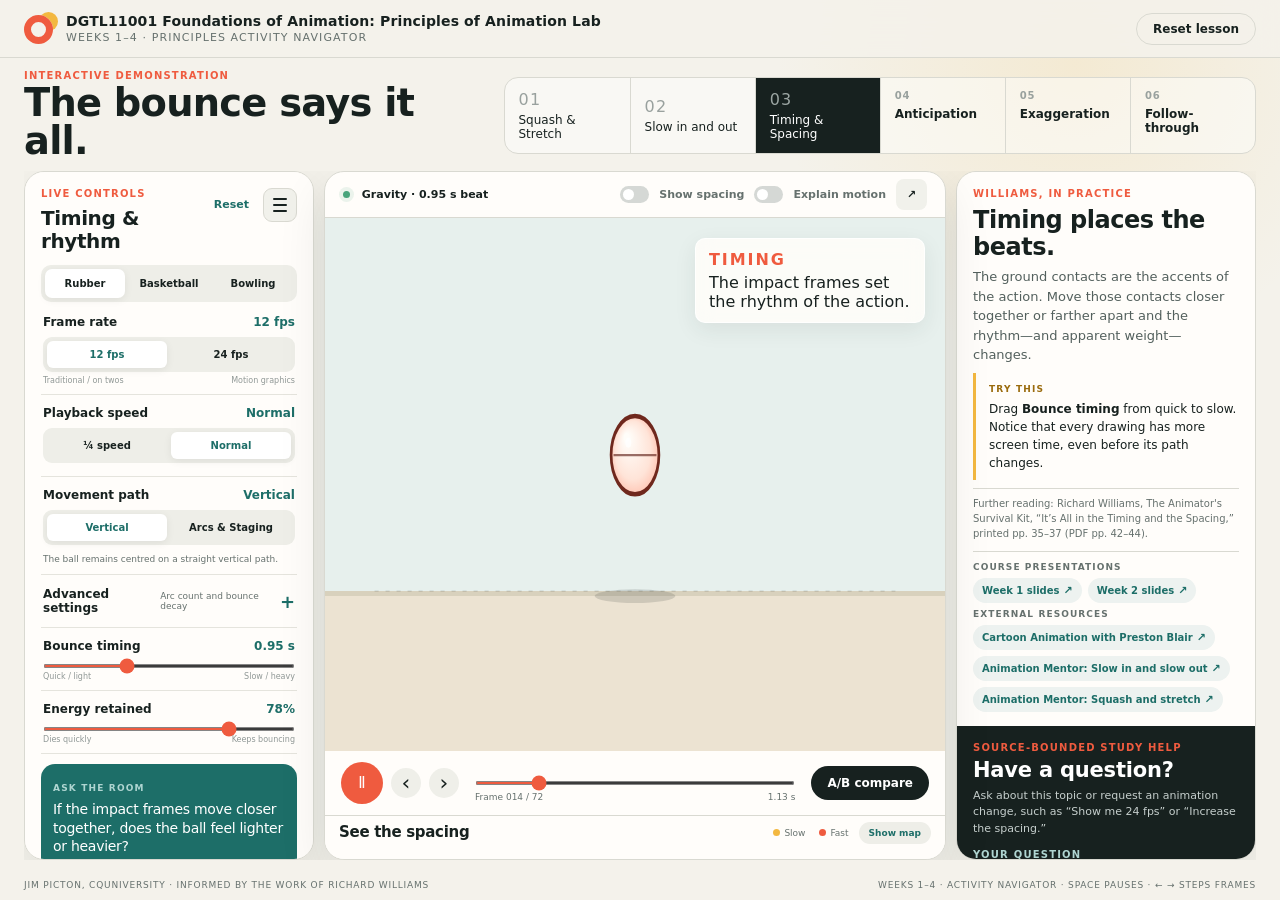
==== activities.html @ f865c484 "Fixes" ====
<!doctype html>
<html lang="en">
<head>
  <meta charset="utf-8">
  <meta name="viewport" content="width=device-width, initial-scale=1">
  <title>DGTL11001 Foundations of Animation: Principles of Animation Lab</title>
  <meta name="description" content="An interactive teaching utility for timing, spacing, slow in and out, and squash and stretch.">
  <link rel="stylesheet" href="styles.css">
  <link rel="stylesheet" href="activities.css">
</head>
<body class="activities-page">
  <header class="topbar">
    <div class="brand">
      <span class="brand-mark" aria-hidden="true"></span>
      <div><strong>DGTL11001 Foundations of Animation: Principles of Animation Lab</strong><span>Weeks 1–4 · Principles activity navigator</span></div>
    </div>
    <button class="button ghost" id="resetAll">Reset lesson</button>
  </header>

  <main>
    <section class="intro">
      <p class="eyebrow">Interactive demonstration</p>
      <h1>The bounce says it all.</h1>
      <p class="lede">Change one principle at a time. Watch the motion, pause on a frame, then reveal the spacing that created it.</p>
      <nav class="principle-tabs activity-tabs" aria-label="Weeks 1 to 4 activities">
        <button class="tab" data-focus="squash">01 <span>Squash &amp; Stretch</span></button>
        <button class="tab" data-focus="spacing">02 <span>Slow in and out</span></button>
        <button class="tab active" data-focus="timing">03 <span>Timing &amp; Spacing</span></button>
        <a class="activity-link" href="week3.html?focus=anticipation">04 <span>Anticipation</span></a>
        <a class="activity-link" href="week3.html?focus=exaggeration">05 <span>Exaggeration</span></a>
        <a class="activity-link" href="week4.html?focus=follow">06 <span>Follow-through</span></a>
      </nav>
    </section>

    <div class="workspace-grid" id="workspaceGrid">
    <section class="lab-grid">
      <div class="stage-card" id="stageCard">
        <div class="stage-toolbar">
          <div>
            <span class="status-dot"></span>
            <span id="motionLabel">Natural bounce</span>
          </div>
          <div class="toolbar-actions">
            <label class="toggle"><input type="checkbox" id="onionToggle"><span></span>Show spacing</label>
            <label class="toggle"><input type="checkbox" id="explainToggle"><span></span>Explain motion</label>
            <button class="icon-button" id="fullscreenBtn" aria-label="Expand stage" title="Expand stage">↗</button>
          </div>
        </div>
        <div class="canvas-wrap" id="canvasWrap">
          <canvas id="stage" aria-label="Animated bouncing ball demonstration"></canvas>
          <div class="stage-note" id="stageNote"><strong>Timing</strong><span>The impact frames set the rhythm of the action.</span></div>
        </div>
        <div class="transport">
          <button class="play-button" id="playBtn" aria-label="Pause animation">Ⅱ</button>
          <button class="step-button" id="prevFrame" aria-label="Previous frame">‹</button>
          <button class="step-button" id="nextFrame" aria-label="Next frame">›</button>
          <div class="scrubber-wrap">
            <input id="scrubber" type="range" min="0" max="143" value="0" aria-label="Animation frame">
            <div class="scrubber-meta"><span id="frameReadout">Frame 001 / 144</span><span id="timeReadout">0.00 s</span></div>
          </div>
          <button class="button compare" id="compareBtn">A/B compare</button>
        </div>
        <article class="spacing-card embedded-spacing drawer-collapsed" id="spacingDrawer">
          <div class="card-heading"><div><p class="eyebrow">Frame map</p><h2>See the spacing</h2></div><div class="drawer-actions"><div class="legend"><span><i class="dot slow"></i>Slow</span><span><i class="dot fast"></i>Fast</span></div><button class="drawer-toggle" id="spacingDrawerToggle" aria-expanded="false" aria-controls="spacingContent">Show map</button></div></div>
          <div class="spacing-content" id="spacingContent">
            <canvas id="spacingMap" aria-label="Diagram of sequential ball positions"></canvas>
            <p class="caption">Close positions read as slow movement. Wide gaps read as fast movement. The frame rate has not changed.</p>
          </div>
        </article>
      </div>

      <aside class="controls-card" id="controlsCard">
        <div class="panel-heading"><div class="control-heading-copy"><p class="eyebrow">Live controls</p><h2 id="controlTitle">Timing & rhythm</h2></div><div class="panel-actions"><button class="text-button" id="resetFocus">Reset</button><button class="dock-button" id="controlsDockToggle" aria-label="Collapse live controls" aria-expanded="true" title="Collapse live controls"><span></span><span></span><span></span></button></div></div>

        <div class="preset-row" aria-label="Material presets">
          <button class="preset active" data-preset="rubber">Rubber</button>
          <button class="preset" data-preset="basketball">Basketball</button>
          <button class="preset" data-preset="bowling">Bowling</button>
        </div>

        <div class="control-group always-visible">
          <label><span>Frame rate</span><output id="fpsOut">12 fps</output></label>
          <div class="choice-row" aria-label="Frame rate">
            <button class="choice active" data-fps="12">12 fps</button>
            <button class="choice" data-fps="24">24 fps</button>
          </div>
          <div class="range-labels"><span>Traditional / on twos</span><span>Motion graphics</span></div>
        </div>
        <div class="control-group always-visible">
          <label><span>Playback speed</span><output id="speedOut">Normal</output></label>
          <div class="choice-row" aria-label="Playback speed">
            <button class="choice" data-speed="0.25">¼ speed</button>
            <button class="choice active" data-speed="1">Normal</button>
          </div>
        </div>
        <div class="control-group always-visible">
          <label><span>Movement path</span><output id="pathOut">Vertical</output></label>
          <div class="choice-row" aria-label="Movement path">
            <button class="choice active" data-path="vertical">Vertical</button>
            <button class="choice" data-path="arc">Arcs &amp; Staging</button>
          </div>
          <p class="control-help" id="pathHelp">Drag the three path points on the stage to set the contacts and apex.</p>
        </div>
        <details class="advanced-controls" id="advancedControls">
          <summary><span>Advanced settings</span><small>Arc count and bounce decay</small></summary>
        <div class="control-group always-visible hidden" id="arcCountGroup">
          <label for="arcCount"><span>Arc bounces</span><output id="arcCountOut">3</output></label>
          <input id="arcCount" type="range" min="1" max="6" step="1" value="3">
          <div class="range-labels"><span>Single arc</span><span>Six bounces</span></div>
          <p class="control-help">Each generated arc retains the selected percentage of energy.</p>
        </div>
        <div class="control-group always-visible" id="verticalLoopGroup">
          <label><span>Vertical bounce</span><output id="loopOut">Constant</output></label>
          <div class="choice-row" aria-label="Vertical bounce behaviour">
            <button class="choice" data-loop="decay">Decay</button>
            <button class="choice active" data-loop="constant">Constant height</button>
          </div>
          <p class="control-help">Constant height creates a seamless repeating exercise loop.</p>
        </div>
        </details>

        <div class="control-group" data-groups="timing">
          <label for="tempo"><span>Bounce timing</span><output id="tempoOut">0.95 s</output></label>
          <input id="tempo" type="range" min="0.55" max="1.8" step="0.05" value="0.95">
          <div class="range-labels"><span>Quick / light</span><span>Slow / heavy</span></div>
        </div>
        <div class="control-group" data-groups="timing spacing">
          <label for="decay"><span>Energy retained</span><output id="decayOut">78%</output></label>
          <input id="decay" type="range" min="35" max="92" step="1" value="78">
          <div class="range-labels"><span>Dies quickly</span><span>Keeps bouncing</span></div>
        </div>
        <div class="control-group" data-groups="spacing">
          <label for="spacing"><span>Spacing model</span><output id="spacingOut">Gravity</output></label>
          <input id="spacing" type="range" min="0" max="2" step="1" value="2">
          <div class="segmented-labels"><span>Even</span><span>Soft</span><span>Gravity</span></div>
        </div>
        <div class="control-group" data-groups="squash">
          <label for="squash"><span>Squash & stretch</span><output id="squashOut">48%</output></label>
          <input id="squash" type="range" min="0" max="80" step="1" value="48">
          <div class="range-labels"><span>Rigid</span><span>Elastic</span></div>
        </div>
        <div class="control-group" data-groups="squash">
          <label for="impact"><span>Impact duration</span><output id="impactOut">4 fr</output></label>
          <input id="impact" type="range" min="1" max="8" step="1" value="4">
          <div class="range-labels"><span>Snappy</span><span>Soft</span></div>
        </div>

        <div class="question-card"><span>Ask the room</span><p id="promptText">If the impact frames stay fixed, what can spacing alone change?</p><button id="newPrompt">Another prompt →</button></div>
      </aside>
    </section>

    <section class="readout-grid">
      <article class="lesson-card">
        <p class="eyebrow">Williams, in practice</p>
        <h2 id="lessonTitle">Timing places the beats.</h2>
        <p id="lessonCopy">The ground contacts are the accents of the action. Move those contacts closer together or farther apart and the rhythm—and apparent weight—changes.</p>
        <div class="lesson-callout"><span>Try this</span><p id="tryThis">Drag <b>Bounce timing</b> from quick to slow. Notice that every drawing has more screen time, even before its path changes.</p></div>
        <p class="source-note" id="sourceNote">Further reading: Richard Williams, <cite>The Animator's Survival Kit</cite>, “It’s All in the Timing and the Spacing,” printed pp. 35–37.</p>
        <nav class="course-resources" aria-label="Course presentations">
          <span>Course presentations</span>
          <a href="https://docs.google.com/presentation/d/1iBo5OyaN4sjvoCp92qWSaAlMNOlbYj4q3wPBBEreIAo/edit?slide=id.gc6f73a04f_0_0#slide=id.gc6f73a04f_0_0" target="_blank" rel="noopener">Week 1 slides <b>↗</b></a>
          <a href="https://docs.google.com/presentation/d/148BvL4nyMlw9BvBBL7QyGmwcDrSj25bIpliIRhYz2Uc/edit?slide=id.gb1fca5a94a_0_56#slide=id.gb1fca5a94a_0_56" target="_blank" rel="noopener">Week 2 slides <b>↗</b></a>
          <span>External Resources</span>
          <a href="https://www.oreilly.com/library/view/cartoon-animation-with/9781633228917/" target="_blank" rel="noopener">Cartoon Animation with Preston Blair <b>↗</b></a>
          <a href="https://www.animationmentor.com/blog/slow-in-and-slow-out-the-12-basic-principles-of-animation/" target="_blank" rel="noopener">Animation Mentor: Slow in and slow out <b>↗</b></a>
          <a href="https://www.animationmentor.com/blog/squash-and-stretch-the-12-basic-principles-of-animation/page/25/?et_blog=&amp;targetCategory=All" target="_blank" rel="noopener">Animation Mentor: Squash and stretch <b>↗</b></a>
        </nav>
        <div class="integrated-question" aria-labelledby="questionTitle">
          <p class="eyebrow">Source-bounded study help</p>
          <h3 id="questionTitle">Have a question?</h3>
          <p>Ask about this topic or request an animation change, such as “Show me 24 fps” or “Increase the spacing.”</p>
          <form class="question-form" id="studentQuestionForm">
            <label for="studentQuestion">Your question</label>
            <div class="question-entry">
              <input id="studentQuestion" type="text" autocomplete="off" placeholder="Ask a question or request a change…" required>
              <button class="button" type="submit">Ask</button>
            </div>
            <div class="source-answer hidden" id="sourceAnswer" aria-live="polite">
              <strong>Williams-grounded answers</strong>
              <span>I can explain Williams' principles and adjust recognised animation settings while we explore your question.</span>
              <div class="answer-resources" id="answerResources"></div>
            </div>
          </form>
        </div>
      </article>
    </section>
    </div>
  </main>

  <footer><span>Jim Picton, CQUniversity · Informed by the work of Richard Williams</span><span>Weeks 1–4 · Activity navigator · Space pauses · ← → steps frames</span></footer>
  <script src="app.js?v=2.7.2"></script>
</body>
</html>
---- styles.css ----
:root{--ink:#17211f;--muted:#66716e;--paper:#f4f2eb;--card:#fffdfa;--line:#d9d9d1;--accent:#ef5b3f;--teal:#1d6e68;--yellow:#f3b840;--shadow:0 18px 50px rgba(26,38,35,.09)}
*{box-sizing:border-box}html{background:var(--paper);color:var(--ink);font-family:Inter,ui-sans-serif,system-ui,-apple-system,"Segoe UI",sans-serif}body{margin:0;background:radial-gradient(circle at 84% 7%,rgba(243,184,64,.14),transparent 22%),var(--paper)}button,input{font:inherit}button{color:inherit}.topbar{height:76px;padding:0 clamp(24px,4vw,72px);display:flex;align-items:center;justify-content:space-between;border-bottom:1px solid var(--line);background:rgba(244,242,235,.88);backdrop-filter:blur(14px);position:sticky;top:0;z-index:5}.brand{display:flex;align-items:center;gap:13px}.brand-mark{width:29px;height:29px;border:7px solid var(--accent);border-radius:50%;box-shadow:10px -8px 0 -5px var(--yellow)}.brand strong,.brand span{display:block}.brand strong{font-size:14px;letter-spacing:.01em}.brand span{font-size:11px;color:var(--muted);margin-top:2px;text-transform:uppercase;letter-spacing:.1em}.button,.icon-button,.step-button,.play-button,.text-button,.preset,.tab,.question-card button{border:0;cursor:pointer}.button{border-radius:999px;padding:10px 16px;font-size:12px;font-weight:700}.ghost{background:transparent;border:1px solid var(--line)}main{max-width:1440px;margin:auto;padding:56px clamp(24px,4vw,72px) 30px}.intro{display:grid;grid-template-columns:minmax(420px,1fr) auto;grid-template-areas:"eye tabs" "title tabs" "lede tabs";gap:4px 48px;align-items:end;margin-bottom:35px}.eyebrow{grid-area:eye;text-transform:uppercase;letter-spacing:.14em;font-weight:800;font-size:10px;color:var(--accent);margin:0 0 8px}.intro h1{grid-area:title;font-family:Georgia,serif;font-size:clamp(42px,5vw,72px);font-weight:500;letter-spacing:-.045em;line-height:.98;margin:0}.lede{grid-area:lede;max-width:720px;color:var(--muted);font-size:15px;line-height:1.55;margin:14px 0 0}.principle-tabs{grid-area:tabs;display:flex;align-items:stretch;border:1px solid var(--line);border-radius:14px;overflow:hidden;background:rgba(255,255,255,.45)}.tab{min-width:126px;text-align:left;padding:14px 18px;background:transparent;color:#99a19e;font:700 10px/1.2 inherit;letter-spacing:.08em}.tab+ .tab{border-left:1px solid var(--line)}.tab span{display:block;color:var(--ink);font-size:12px;letter-spacing:0;margin-top:7px}.tab.active{background:var(--ink);color:#9ca6a3}.tab.active span{color:white}.lab-grid{display:grid;grid-template-columns:minmax(0,2fr) minmax(310px,.75fr);gap:20px}.stage-card,.controls-card,.spacing-card,.lesson-card{background:var(--card);border:1px solid var(--line);border-radius:20px;box-shadow:var(--shadow);overflow:hidden}.stage-toolbar{height:58px;display:flex;align-items:center;justify-content:space-between;padding:0 18px;border-bottom:1px solid var(--line);font-size:11px;font-weight:750}.status-dot{display:inline-block;width:7px;height:7px;border-radius:50%;background:#48a47b;margin-right:8px;box-shadow:0 0 0 4px rgba(72,164,123,.11)}.toolbar-actions,.toggle{display:flex;align-items:center;gap:10px}.toggle{cursor:pointer;color:var(--muted);font-weight:600}.toggle input{display:none}.toggle>span{width:29px;height:17px;border-radius:20px;background:#d5d8d5;position:relative}.toggle>span:after{content:"";position:absolute;width:11px;height:11px;border-radius:50%;background:white;left:3px;top:3px;transition:.2s}.toggle input:checked+span{background:var(--teal)}.toggle input:checked+span:after{transform:translateX(12px)}.icon-button{width:31px;height:31px;border-radius:8px;background:#f1f1eb}.canvas-wrap{height:clamp(390px,43vw,590px);position:relative;background:linear-gradient(#e7f0ed 0 70%,#d8d1bd 70% 71%,#ece3d2 71%);overflow:hidden}.canvas-wrap canvas{width:100%;height:100%;display:block}.stage-note{position:absolute;left:20px;top:20px;max-width:230px;padding:11px 13px;border-radius:10px;background:rgba(255,253,250,.88);backdrop-filter:blur(9px);border:1px solid rgba(255,255,255,.75);box-shadow:0 7px 22px rgba(34,51,47,.08)}.stage-note strong,.stage-note span{display:block}.stage-note strong{font:700 10px/1.2 inherit;text-transform:uppercase;letter-spacing:.12em;color:var(--accent);margin-bottom:4px}.stage-note span{font:600 11px/1.35 inherit}.transport{min-height:76px;display:flex;align-items:center;gap:8px;padding:12px 16px}.play-button{width:42px;height:42px;border-radius:50%;background:var(--accent);color:white;font-size:15px}.step-button{width:30px;height:30px;background:#efefe9;border-radius:50%;font-size:22px;line-height:1}.scrubber-wrap{flex:1;padding:0 8px}.scrubber-wrap input{width:100%}.scrubber-meta{display:flex;justify-content:space-between;font-size:9px;color:var(--muted);font-variant-numeric:tabular-nums;margin-top:3px}.compare{background:var(--ink);color:white}.controls-card{padding:22px;display:flex;flex-direction:column}.panel-heading,.card-heading{display:flex;justify-content:space-between;align-items:flex-start}.panel-heading h2,.card-heading h2,.lesson-card h2{font:500 24px/1.1 Georgia,serif;margin:0}.text-button{background:none;color:var(--teal);font-size:11px;font-weight:750}.preset-row{display:grid;grid-template-columns:repeat(3,1fr);gap:4px;background:#eeeee8;border-radius:10px;padding:4px;margin:22px 0 7px}.preset{padding:9px 5px;background:transparent;border-radius:7px;font-size:10px;font-weight:700}.preset.active{background:white;box-shadow:0 2px 8px rgba(0,0,0,.07)}.control-group{padding:19px 2px 16px;border-bottom:1px solid #e5e4dd}.control-group.hidden{display:none}.control-group label{display:flex;justify-content:space-between;font-size:12px;font-weight:750}.control-group output{color:var(--teal);font-variant-numeric:tabular-nums}.control-group input,.scrubber-wrap input{accent-color:var(--accent);height:4px;margin:16px 0 4px}.control-group input{width:100%}.range-labels,.segmented-labels{display:flex;justify-content:space-between;font-size:8px;color:#909896}.question-card{margin-top:auto;background:var(--teal);color:white;border-radius:14px;padding:18px;margin-top:20px}.question-card>span,.lesson-callout>span{font-size:9px;text-transform:uppercase;letter-spacing:.13em;font-weight:800;color:#afd5d1}.question-card p{font:500 16px/1.32 Georgia,serif;margin:8px 0 14px}.question-card button{background:none;color:white;padding:0;font-size:10px;font-weight:750}.readout-grid{display:grid;grid-template-columns:1.55fr 1fr;gap:20px;margin-top:20px}.spacing-card,.lesson-card{padding:24px}.spacing-card canvas{width:100%;height:160px;display:block;margin-top:10px}.legend{display:flex;gap:14px;font-size:9px;color:var(--muted)}.dot{width:7px;height:7px;border-radius:50%;display:inline-block;margin-right:4px}.slow{background:var(--yellow)}.fast{background:var(--accent)}.caption,.source-note{font-size:10px;line-height:1.5;color:var(--muted);margin:6px 0 0}.lesson-card h2{font-size:29px;margin:7px 0 9px}.lesson-card>p:not(.eyebrow,.source-note){font-size:12px;line-height:1.55;color:var(--muted)}.lesson-callout{border-left:3px solid var(--yellow);padding:8px 0 8px 13px;margin:17px 0}.lesson-callout span{color:#9a6b0d}.lesson-callout p{font-size:11px;line-height:1.45;margin:4px 0}.source-note{border-top:1px solid var(--line);padding-top:12px}footer{max-width:1440px;margin:auto;padding:20px clamp(24px,4vw,72px) 35px;display:flex;justify-content:space-between;color:var(--muted);font-size:9px;text-transform:uppercase;letter-spacing:.09em}.canvas-wrap:fullscreen{height:100vh;background:linear-gradient(#e7f0ed 0 76%,#d8d1bd 76% 77%,#ece3d2 77%)}
@media(max-width:900px){.intro{grid-template-columns:1fr;grid-template-areas:"eye" "title" "lede" "tabs"}.principle-tabs{margin-top:20px}.lab-grid,.readout-grid{grid-template-columns:1fr}.controls-card{min-height:650px}.canvas-wrap{height:460px}}
@media(max-width:560px){main{padding-inline:14px}.topbar{padding-inline:14px}.brand span,.ghost{display:none}.principle-tabs{overflow:auto}.tab{min-width:112px}.transport{flex-wrap:wrap}.scrubber-wrap{order:3;flex-basis:100%}.compare{margin-left:auto}.canvas-wrap{height:390px}.stage-note{max-width:190px}.readout-grid{display:block}.lesson-card{margin-top:16px}}
.choice-row{display:grid;grid-template-columns:1fr 1fr;gap:4px;background:#eeeee8;border-radius:9px;padding:4px;margin:13px 0 6px}.choice{border:0;border-radius:6px;background:transparent;padding:8px 6px;cursor:pointer;font-size:10px;font-weight:750}.choice.active{background:white;color:var(--teal);box-shadow:0 2px 8px rgba(0,0,0,.07)}.control-help{font-size:9px;line-height:1.4;color:var(--muted);margin:8px 0 0}.canvas-wrap.path-editing canvas{cursor:grab}.canvas-wrap.path-editing canvas:active{cursor:grabbing}
.question-panel{display:grid;grid-template-columns:.8fr 1.2fr;gap:36px;margin-top:20px;padding:28px;background:var(--ink);color:white;border-radius:20px;box-shadow:var(--shadow)}.question-intro h2{font:500 32px/1.05 Georgia,serif;margin:7px 0 10px}.question-intro>p:not(.eyebrow){max-width:520px;color:#b9c3c0;font-size:12px;line-height:1.6;margin:0}.question-form label{display:block;font-size:10px;font-weight:800;text-transform:uppercase;letter-spacing:.11em;color:#afd5d1;margin-bottom:8px}.question-entry{display:flex;gap:8px}.question-entry input{min-width:0;flex:1;border:1px solid #4a5754;border-radius:10px;background:#25302e;color:white;padding:12px 13px;outline:none}.question-entry input:focus{border-color:var(--yellow)}.question-entry .button{background:var(--accent);color:white;padding-inline:22px}.source-answer{display:flex;flex-direction:column;gap:4px;margin-top:12px;padding:13px 14px;border-radius:10px;background:#25302e;border-left:3px solid var(--yellow)}.source-answer strong{font-size:10px;color:var(--yellow);text-transform:uppercase;letter-spacing:.1em}.source-answer span{font-size:11px;line-height:1.5;color:#d5dcda}
@media(max-width:760px){.question-panel{grid-template-columns:1fr}.question-entry{flex-direction:column}.question-entry .button{align-self:flex-start}}
footer{flex-wrap:wrap;gap:10px 24px}
.workspace-grid{display:grid;grid-template-columns:minmax(0,2fr) minmax(310px,.75fr);gap:20px;align-items:start;transition:grid-template-columns .25s ease}.workspace-grid>.lab-grid,.workspace-grid>.readout-grid{display:contents}.workspace-grid .stage-card{grid-column:1;grid-row:1}.workspace-grid .controls-card{grid-column:2;grid-row:1;max-height:calc(100vh - 110px);overflow-y:auto}.workspace-grid .spacing-card{grid-column:1;grid-row:2}.workspace-grid .lesson-card{grid-column:2;grid-row:2}.panel-actions{display:flex;align-items:center;gap:8px}.dock-button{width:34px;height:34px;border:1px solid var(--line);border-radius:9px;background:#f1f1eb;display:flex;flex-direction:column;align-items:center;justify-content:center;gap:4px;cursor:pointer}.dock-button span{display:block;width:14px;height:2px;border-radius:2px;background:var(--ink)}.workspace-grid.controls-collapsed{grid-template-columns:minmax(0,1fr) 64px}.controls-card.collapsed{padding:10px;min-height:64px;align-self:start;position:sticky;top:92px;overflow:visible}.controls-card.collapsed>:not(.panel-heading){display:none}.controls-card.collapsed .control-heading-copy,.controls-card.collapsed #resetFocus{display:none}.controls-card.collapsed .panel-heading{justify-content:center}.controls-card.collapsed .panel-actions{display:block}.workspace-grid.controls-collapsed .lesson-card{grid-column:1;grid-row:3}
.workspace-grid>.question-panel{grid-column:1/-1}
@media(max-width:900px){.workspace-grid,.workspace-grid.controls-collapsed{display:block}.workspace-grid>.lab-grid,.workspace-grid>.readout-grid{display:grid}.workspace-grid .stage-card,.workspace-grid .controls-card,.workspace-grid .spacing-card,.workspace-grid .lesson-card,.workspace-grid.controls-collapsed .lesson-card{grid-column:auto;grid-row:auto}.workspace-grid .controls-card{max-height:none;overflow:visible}.controls-card.collapsed{position:static;margin-top:20px}.readout-grid{margin-top:20px}}
@media(min-width:1100px) and (min-height:780px){html,body{height:100%;overflow:hidden}body{display:grid;grid-template-rows:58px minmax(0,1fr) 30px}.topbar{height:58px;padding-inline:24px;position:relative}.topbar .button{padding-block:8px}main{width:100%;max-width:none;min-height:0;padding:12px 24px 10px;display:grid;grid-template-rows:auto minmax(0,1fr);gap:10px}.intro{grid-template-columns:minmax(0,1fr) auto;grid-template-areas:"eye tabs" "title tabs";margin:0;gap:0 28px;align-items:center}.intro .eyebrow{margin-bottom:3px}.intro h1{font-size:clamp(30px,3vw,46px);line-height:1}.intro .lede{display:none}.principle-tabs{align-self:center}.tab{min-width:112px;padding:10px 14px}.tab span{margin-top:4px}.workspace-grid{min-height:0;height:100%;grid-template-columns:minmax(0,1fr) clamp(310px,25vw,390px);grid-template-rows:minmax(250px,1fr) minmax(155px,.42fr) minmax(178px,.48fr);gap:10px}.workspace-grid .stage-card{grid-column:1;grid-row:1 / span 2;min-height:0;display:grid;grid-template-rows:46px minmax(0,1fr) 64px}.stage-toolbar{height:46px}.canvas-wrap{height:auto;min-height:0}.transport{min-height:64px;padding-block:8px}.workspace-grid .controls-card{grid-column:2;grid-row:1;max-height:none;height:100%;min-height:0;padding:16px;overflow-y:auto}.panel-heading h2{font-size:20px}.preset-row{margin:12px 0 2px}.control-group{padding:11px 2px 9px}.control-group input{margin:10px 0 2px}.choice-row{margin:8px 0 4px}.question-card{padding:12px;margin-top:10px}.question-card p{font-size:14px;margin:5px 0 8px}.workspace-grid .lesson-card{grid-column:2;grid-row:2;padding:16px;min-height:0;overflow:auto}.lesson-card h2{font-size:23px;margin:4px 0 5px}.lesson-card>p:not(.eyebrow,.source-note){margin:5px 0;font-size:11px}.lesson-callout{margin:8px 0;padding-block:4px}.source-note{padding-top:7px;margin-top:5px}.workspace-grid .spacing-card{grid-column:1;grid-row:3;padding:14px 18px;min-height:0}.spacing-card .card-heading h2{font-size:20px}.spacing-card canvas{height:88px;margin-top:2px}.spacing-card .caption{margin-top:0}.workspace-grid .question-panel{grid-column:2;grid-row:3;margin:0;padding:14px;display:block;min-height:0;overflow:auto}.question-intro h2{font-size:22px;margin:2px 0 4px}.question-intro>p:not(.eyebrow){font-size:10px;line-height:1.35}.question-form{margin-top:8px}.question-form label{margin-bottom:4px}.question-entry input{padding:9px 10px}.question-entry .button{padding:8px 13px}.source-answer{margin-top:7px;padding:8px 10px}.source-answer span{font-size:10px;line-height:1.35}footer{max-width:none;margin:0;padding:0 24px;align-items:center}.workspace-grid.controls-collapsed{grid-template-columns:minmax(0,1fr) 64px}.workspace-grid.controls-collapsed .stage-card{grid-row:1 / span 2}.workspace-grid.controls-collapsed .spacing-card{grid-column:1;grid-row:3}.workspace-grid.controls-collapsed .lesson-card,.workspace-grid.controls-collapsed .question-panel{display:none}}
@media(min-width:1100px) and (min-height:780px){main{height:calc(100dvh - 88px);overflow:hidden}.workspace-grid{height:auto;overflow:hidden}.workspace-grid .controls-card{height:auto;max-height:100%;align-self:stretch}}
@media(min-width:1500px) and (min-height:780px){.workspace-grid{grid-template-columns:minmax(0,1fr) clamp(300px,20vw,370px) clamp(300px,19vw,350px);grid-template-rows:minmax(0,1fr) 178px}.workspace-grid .stage-card{grid-column:1;grid-row:1}.workspace-grid .spacing-card{grid-column:1;grid-row:2}.workspace-grid .controls-card{grid-column:2;grid-row:1 / span 2}.workspace-grid .lesson-card{grid-column:3;grid-row:1}.workspace-grid .question-panel{grid-column:3;grid-row:2}.workspace-grid.controls-collapsed{grid-template-columns:minmax(0,1fr) 64px clamp(300px,19vw,350px)}.workspace-grid.controls-collapsed .stage-card{grid-column:1;grid-row:1}.workspace-grid.controls-collapsed .spacing-card{grid-column:1;grid-row:2}.workspace-grid.controls-collapsed .controls-card{grid-column:2;grid-row:1}.workspace-grid.controls-collapsed .lesson-card{display:block;grid-column:3;grid-row:1}.workspace-grid.controls-collapsed .question-panel{display:block;grid-column:3;grid-row:2}}
@media(min-width:1100px) and (min-height:780px){.workspace-grid{grid-template-columns:clamp(290px,22vw,350px) minmax(0,1fr) clamp(300px,23vw,370px);grid-template-rows:minmax(0,1fr) 178px}.workspace-grid .controls-card{grid-column:1;grid-row:1 / span 2}.workspace-grid .stage-card{grid-column:2;grid-row:1}.workspace-grid .spacing-card{grid-column:2;grid-row:2}.workspace-grid .lesson-card{grid-column:3;grid-row:1}.workspace-grid .question-panel{grid-column:3;grid-row:2}.workspace-grid.controls-collapsed{grid-template-columns:64px minmax(0,1fr) clamp(300px,23vw,370px)}.workspace-grid.controls-collapsed .controls-card{grid-column:1;grid-row:1}.workspace-grid.controls-collapsed .stage-card{grid-column:2;grid-row:1}.workspace-grid.controls-collapsed .spacing-card{grid-column:2;grid-row:2}.workspace-grid.controls-collapsed .lesson-card{display:block;grid-column:3;grid-row:1}.workspace-grid.controls-collapsed .question-panel{display:block;grid-column:3;grid-row:2}}
.integrated-question{margin:16px -16px -16px;padding:16px;background:var(--ink);color:white;border-radius:0 0 19px 19px}.integrated-question .eyebrow{margin-bottom:5px}.integrated-question h3{font:500 24px/1.1 Georgia,serif;margin:0 0 6px}.integrated-question>p:not(.eyebrow){font-size:10px;line-height:1.45;color:#c6cfcd;margin:0}.integrated-question .question-form{margin-top:12px}.integrated-question .question-form label{color:#afd5d1}.integrated-question .source-answer{background:#25302e}
@media(min-width:1100px) and (min-height:780px){.workspace-grid .lesson-card,.workspace-grid.controls-collapsed .lesson-card{grid-column:3;grid-row:1 / span 2;display:block}.workspace-grid .lesson-card{padding:16px;overflow-y:auto}.integrated-question{margin-top:14px}.integrated-question .question-entry{display:grid;grid-template-columns:minmax(0,1fr) auto}}
/* Unified type hierarchy */
.intro h1,.panel-heading h2,.card-heading h2,.lesson-card h2,.question-intro h2,.integrated-question h3,.question-card p{font-family:Inter,ui-sans-serif,system-ui,-apple-system,"Segoe UI",sans-serif;letter-spacing:-.02em}.intro h1{font-weight:750}.panel-heading h2,.card-heading h2,.lesson-card h2,.integrated-question h3{font-weight:720;line-height:1.15}.lesson-card h2{font-size:24px}.lesson-card>p:not(.eyebrow,.source-note),.lesson-callout p,.source-note,.integrated-question>p:not(.eyebrow),.source-answer span{font-family:Inter,ui-sans-serif,system-ui,-apple-system,"Segoe UI",sans-serif;letter-spacing:0;line-height:1.5}.lesson-card>p:not(.eyebrow,.source-note){font-size:13px;color:#53605d}.lesson-callout p{font-size:12px}.source-note{font-size:10px}.integrated-question h3{font-size:21px;letter-spacing:-.01em}.integrated-question>p:not(.eyebrow){font-size:11px}.eyebrow,.question-form label,.source-answer strong{letter-spacing:.12em}.button,.choice,.preset,.tab,.text-button,.dock-button,input,output{font-family:Inter,ui-sans-serif,system-ui,-apple-system,"Segoe UI",sans-serif}
/* Keep the stage and frame map in separate, non-overlapping grid tracks. */
@media(min-width:1100px) and (min-height:780px){.workspace-grid{grid-template-rows:minmax(0,1fr) 178px}.workspace-grid .stage-card{height:100%;min-height:0;max-height:100%;overflow:hidden;isolation:isolate;display:grid;grid-template-rows:46px minmax(0,1fr) 64px}.workspace-grid .stage-card .canvas-wrap{height:100%;min-height:0;max-height:100%;overflow:hidden}.workspace-grid .stage-card .transport{height:64px;min-height:64px;position:relative;z-index:2;background:var(--card)}.workspace-grid .spacing-card{height:178px;min-height:0;max-height:178px;overflow:hidden;position:relative;z-index:3;background:var(--card)}.workspace-grid .spacing-card canvas{height:82px;max-height:82px}.workspace-grid .lesson-card{height:100%;max-height:100%;min-height:0}}
.course-resources{display:flex;align-items:center;flex-wrap:wrap;gap:6px;margin-top:10px;padding-top:10px;border-top:1px solid var(--line)}.course-resources>span{width:100%;font-size:9px;font-weight:800;letter-spacing:.12em;text-transform:uppercase;color:var(--muted)}.course-resources a,.answer-resources a{display:inline-flex;align-items:center;gap:4px;border-radius:999px;padding:6px 9px;background:#edf2f0;color:var(--teal);font-size:10px;font-weight:700;text-decoration:none}.course-resources a:hover,.answer-resources a:hover{background:#dfeae7}.course-resources b{font-size:11px}.answer-resources{display:flex;flex-wrap:wrap;gap:6px;margin-top:7px}.answer-resources a{background:#34413e;color:#d5eeea}.answer-resources:empty{display:none}
.canvas-wrap:fullscreen{background:linear-gradient(#e7f0ed 0 70%,#d8d1bd 70% 71%,#ece3d2 71%)}
.stage-note{left:auto;right:20px}.stage-note{text-align:left}@media(max-width:560px){.stage-note{left:auto;right:12px}}
/* The frame map is physically contained by the stage card, so zoom cannot layer the two panels. */
.stage-card .embedded-spacing{box-shadow:none;border:0;border-top:1px solid var(--line);border-radius:0;padding:12px 18px;background:var(--card)}
@media(min-width:1100px) and (min-height:780px){.workspace-grid .stage-card,.workspace-grid.controls-collapsed .stage-card{grid-column:2;grid-row:1 / span 2;grid-template-rows:46px minmax(0,1fr) 64px 150px}.workspace-grid .stage-card .embedded-spacing{grid-column:1!important;grid-row:4!important;width:100%;height:150px;min-height:150px;max-height:150px;overflow:hidden;position:relative;z-index:4;padding:10px 18px}.workspace-grid .stage-card .embedded-spacing canvas{width:100%;height:62px;max-height:62px;margin-top:0}.workspace-grid .stage-card .embedded-spacing .card-heading h2{font-size:18px}.workspace-grid .stage-card .embedded-spacing .eyebrow{margin-bottom:1px}.workspace-grid .stage-card .embedded-spacing .caption{margin-top:0}.workspace-grid .lesson-card,.workspace-grid.controls-collapsed .lesson-card{grid-column:3;grid-row:1 / span 2}}
.advanced-controls{border-bottom:1px solid #e5e4dd}.advanced-controls summary{list-style:none;display:flex;align-items:center;justify-content:space-between;gap:12px;padding:12px 2px;cursor:pointer;font-size:12px;font-weight:750}.advanced-controls summary::-webkit-details-marker{display:none}.advanced-controls summary:after{content:"+";font-size:18px;color:var(--teal)}.advanced-controls[open] summary:after{content:"−"}.advanced-controls summary small{margin-left:auto;color:var(--muted);font-size:9px;font-weight:500}.advanced-controls .control-group:last-child{border-bottom:0}.source-answer.hidden{display:none}.drawer-actions{display:flex;align-items:center;gap:10px}.drawer-toggle{border:0;border-radius:999px;padding:6px 10px;background:#eeeee8;color:var(--teal);font-size:9px;font-weight:750;cursor:pointer}.embedded-spacing.drawer-collapsed .spacing-content{display:none}
@media(min-width:1100px) and (min-height:780px){.workspace-grid .stage-card,.workspace-grid.controls-collapsed .stage-card{grid-template-rows:46px minmax(0,1fr) 64px 44px}.workspace-grid .stage-card.spacing-open,.workspace-grid.controls-collapsed .stage-card.spacing-open{grid-template-rows:46px minmax(0,1fr) 64px 150px}.workspace-grid .stage-card .embedded-spacing{height:44px;min-height:44px;max-height:44px;padding:6px 14px}.workspace-grid .stage-card.spacing-open .embedded-spacing{height:150px;min-height:150px;max-height:150px;padding:10px 18px}.workspace-grid .stage-card .embedded-spacing .card-heading{align-items:center}.workspace-grid .stage-card .embedded-spacing .card-heading h2{font-size:15px}.workspace-grid .stage-card .embedded-spacing .eyebrow{display:none}.workspace-grid .stage-card.spacing-open .embedded-spacing .eyebrow{display:block}.workspace-grid .stage-card.spacing-open .embedded-spacing .card-heading h2{font-size:18px}}
@media(min-width:1100px) and (min-height:780px){.workspace-grid .stage-card.spacing-open,.workspace-grid.controls-collapsed .stage-card.spacing-open{grid-template-rows:46px minmax(0,1fr) 64px 220px}.workspace-grid .stage-card.spacing-open .embedded-spacing{height:220px;min-height:220px;max-height:220px}.workspace-grid .stage-card.spacing-open .embedded-spacing canvas{height:142px;max-height:142px}}
.source-answer span{white-space:pre-line;line-height:1.55}
---- activities.css ----
.activities-page .activity-tabs{display:grid;grid-template-columns:repeat(6,minmax(116px,1fr))}
.activities-page .activity-tabs .tab,.activities-page .activity-tabs .activity-link{min-width:0;padding:12px 14px}
.activity-link{display:block;text-align:left;background:transparent;color:#99a19e;font:700 10px/1.2 Inter,ui-sans-serif,system-ui,-apple-system,"Segoe UI",sans-serif;letter-spacing:.08em;text-decoration:none}
.activity-tabs>*+*{border-left:1px solid var(--line)}
.activity-link span{display:block;color:var(--ink);font-size:12px;letter-spacing:0;margin-top:5px}
.activity-link:hover,.activity-link:focus-visible{background:rgba(29,110,104,.08);outline:none}
@media(min-width:1100px){.activities-page .intro{grid-template-columns:minmax(320px,.75fr) minmax(720px,1.25fr)}}
@media(max-width:1180px){.activities-page .activity-tabs{grid-template-columns:repeat(3,minmax(130px,1fr))}.activities-page .activity-tabs>:nth-child(4){border-left:0}.activities-page .activity-tabs>:nth-child(n+4){border-top:1px solid var(--line)}}
@media(max-width:560px){.activities-page .activity-tabs{display:flex;overflow-x:auto}.activities-page .activity-tabs .tab,.activities-page .activity-tabs .activity-link{min-width:132px}}
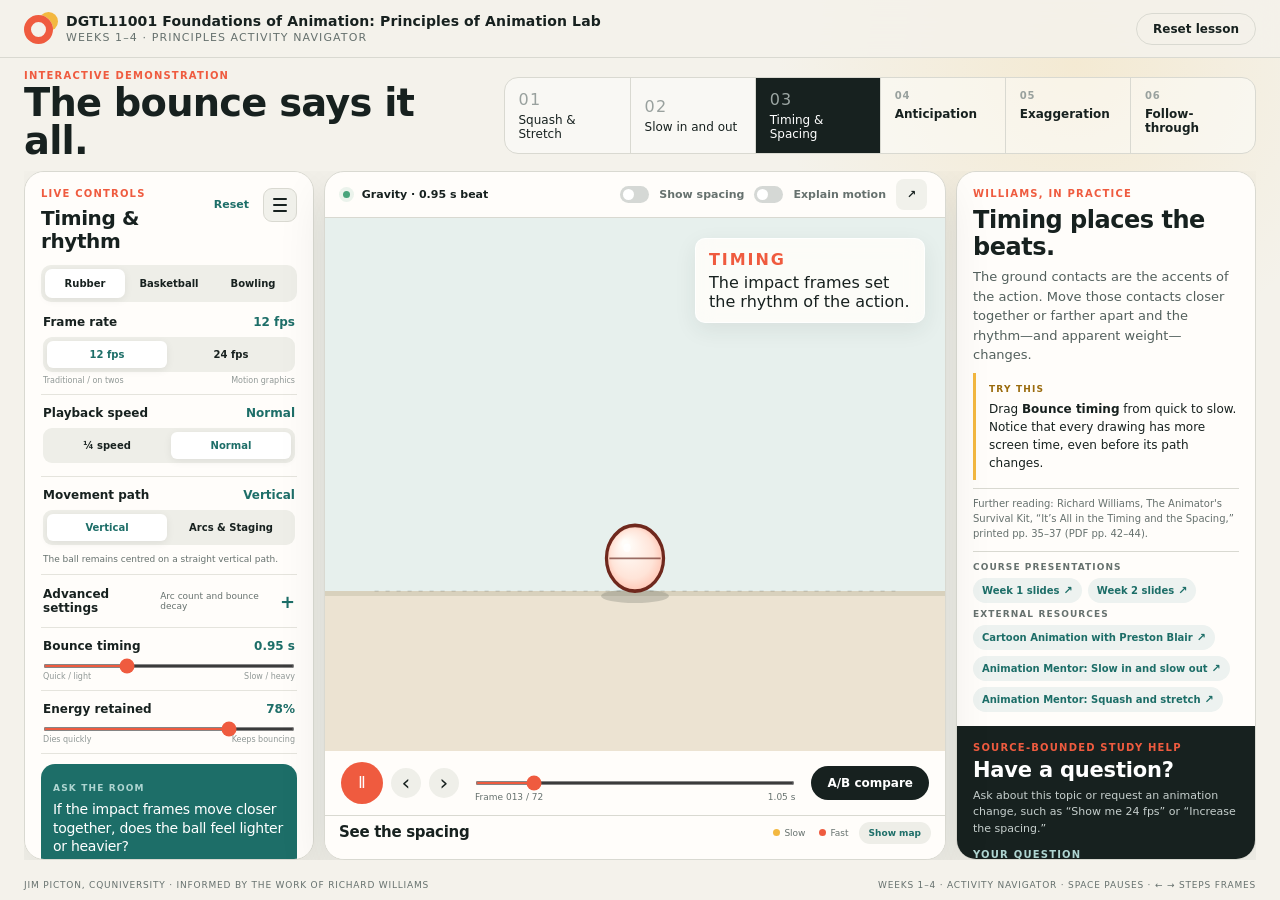
==== commit 81f0c148: "Ground plane fixes" ====
--- a/activities.html
+++ b/activities.html
@@ -188,6 +188,6 @@
   </main>
 
   <footer><span>Jim Picton, CQUniversity · Informed by the work of Richard Williams</span><span>Weeks 1–4 · Activity navigator · Space pauses · ← → steps frames</span></footer>
-  <script src="app.js?v=2.7.2"></script>
+  <script src="app.js?v=2.7.3"></script>
 </body>
 </html>
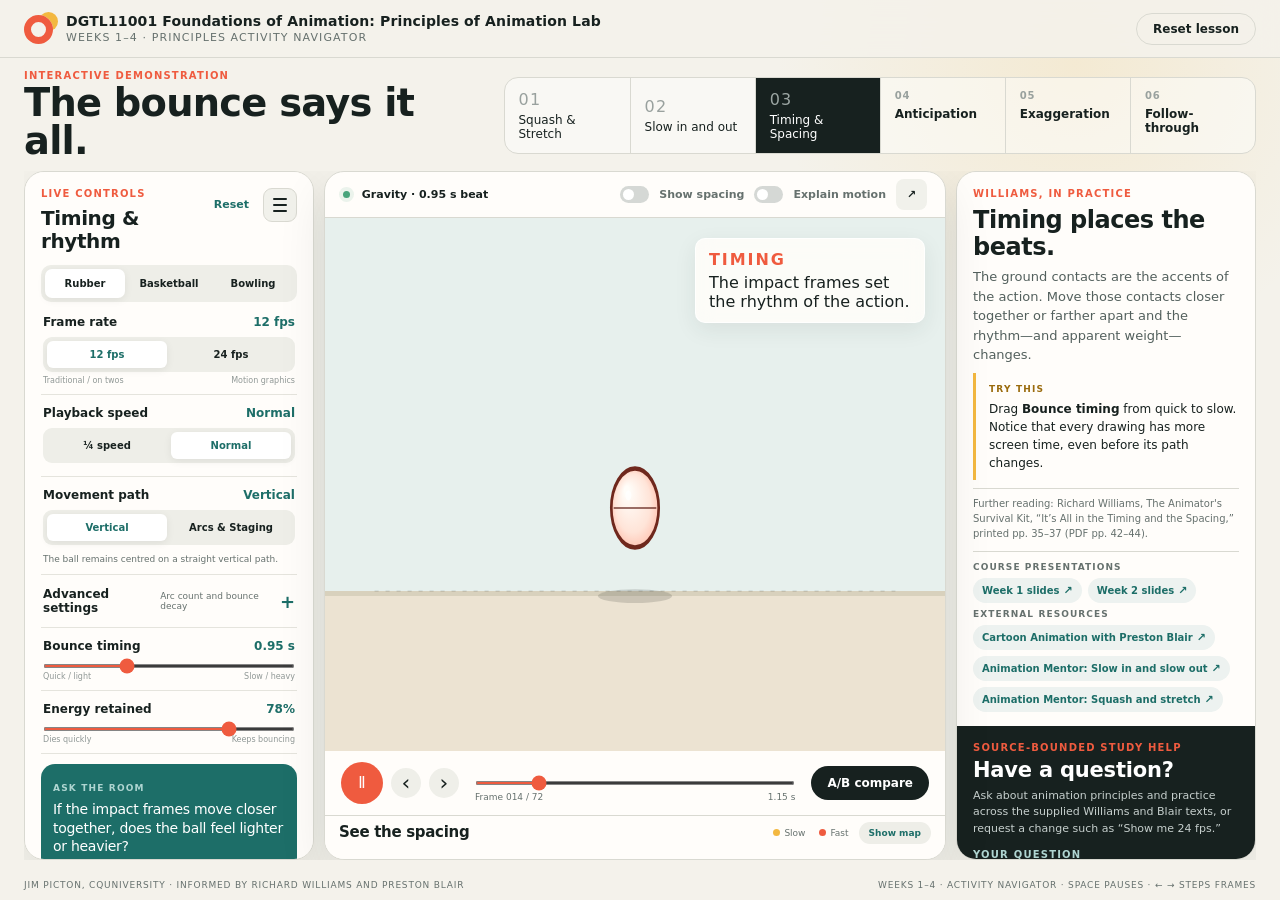
==== commit e09ecc3b: "Fixes to question system" ====
--- a/activities.html
+++ b/activities.html
@@ -168,7 +168,7 @@
         <div class="integrated-question" aria-labelledby="questionTitle">
           <p class="eyebrow">Source-bounded study help</p>
           <h3 id="questionTitle">Have a question?</h3>
-          <p>Ask about this topic or request an animation change, such as “Show me 24 fps” or “Increase the spacing.”</p>
+          <p>Ask about animation principles and practice across the supplied Williams and Blair texts, or request a change such as “Show me 24 fps.”</p>
           <form class="question-form" id="studentQuestionForm">
             <label for="studentQuestion">Your question</label>
             <div class="question-entry">
@@ -176,8 +176,8 @@
               <button class="button" type="submit">Ask</button>
             </div>
             <div class="source-answer hidden" id="sourceAnswer" aria-live="polite">
-              <strong>Williams-grounded answers</strong>
-              <span>I can explain Williams' principles and adjust recognised animation settings while we explore your question.</span>
+              <strong>Williams and Blair answers</strong>
+              <span>I can explain principles from both supplied books and adjust recognised animation settings.</span>
               <div class="answer-resources" id="answerResources"></div>
             </div>
           </form>
@@ -187,7 +187,8 @@
     </div>
   </main>
 
-  <footer><span>Jim Picton, CQUniversity · Informed by the work of Richard Williams</span><span>Weeks 1–4 · Activity navigator · Space pauses · ← → steps frames</span></footer>
-  <script src="app.js?v=2.7.3"></script>
+  <footer><span>Jim Picton, CQUniversity · Informed by Richard Williams and Preston Blair</span><span>Weeks 1–4 · Activity navigator · Space pauses · ← → steps frames</span></footer>
+  <script src="study-help.js?v=1.0.0"></script>
+  <script src="app.js?v=2.8.0"></script>
 </body>
 </html>
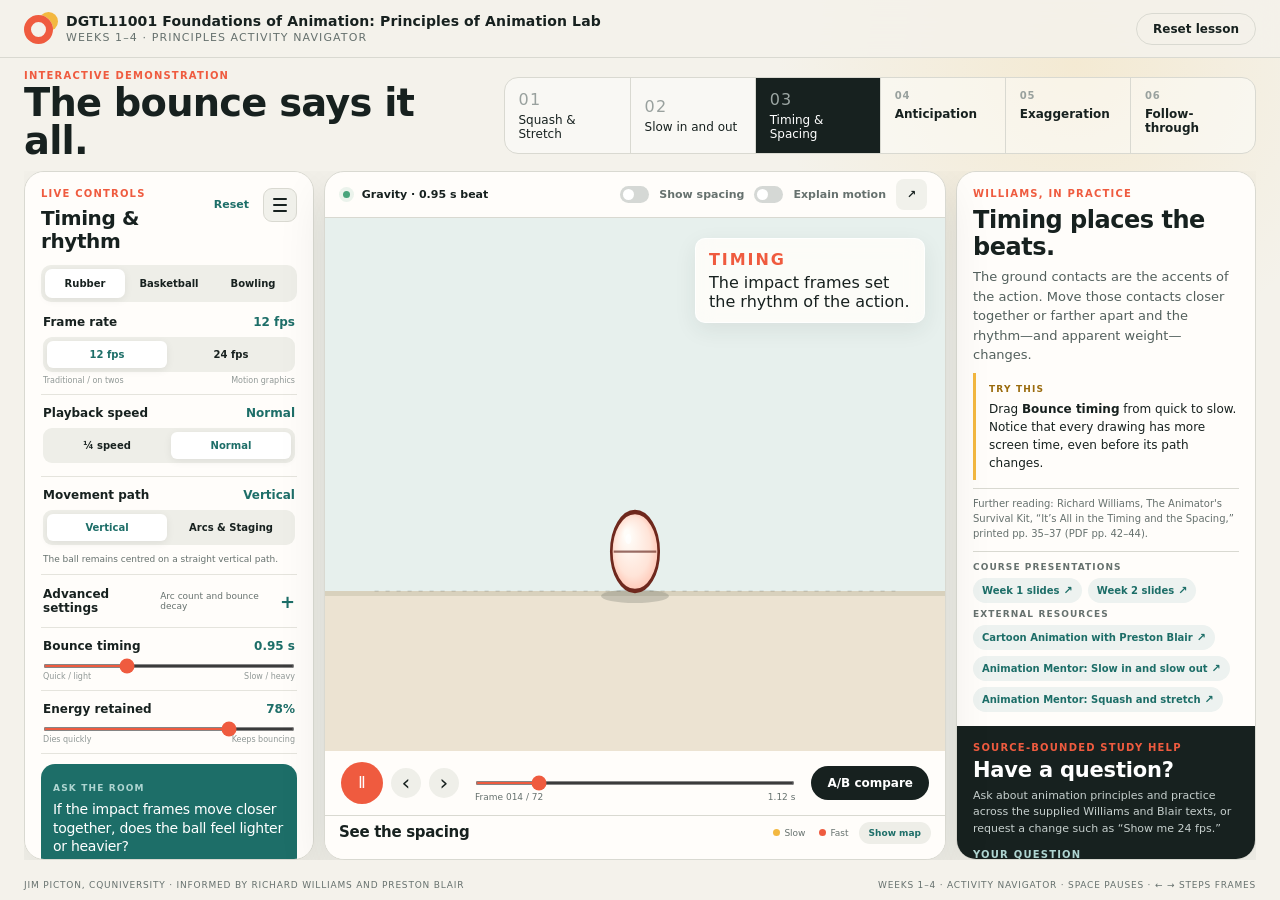
==== commit 6217f17f: "added separate week 2" ====
--- a/activities.html
+++ b/activities.html
@@ -189,6 +189,6 @@
 
   <footer><span>Jim Picton, CQUniversity · Informed by Richard Williams and Preston Blair</span><span>Weeks 1–4 · Activity navigator · Space pauses · ← → steps frames</span></footer>
   <script src="study-help.js?v=1.0.0"></script>
-  <script src="app.js?v=2.8.0"></script>
+  <script src="app.js?v=2.9.0"></script>
 </body>
 </html>
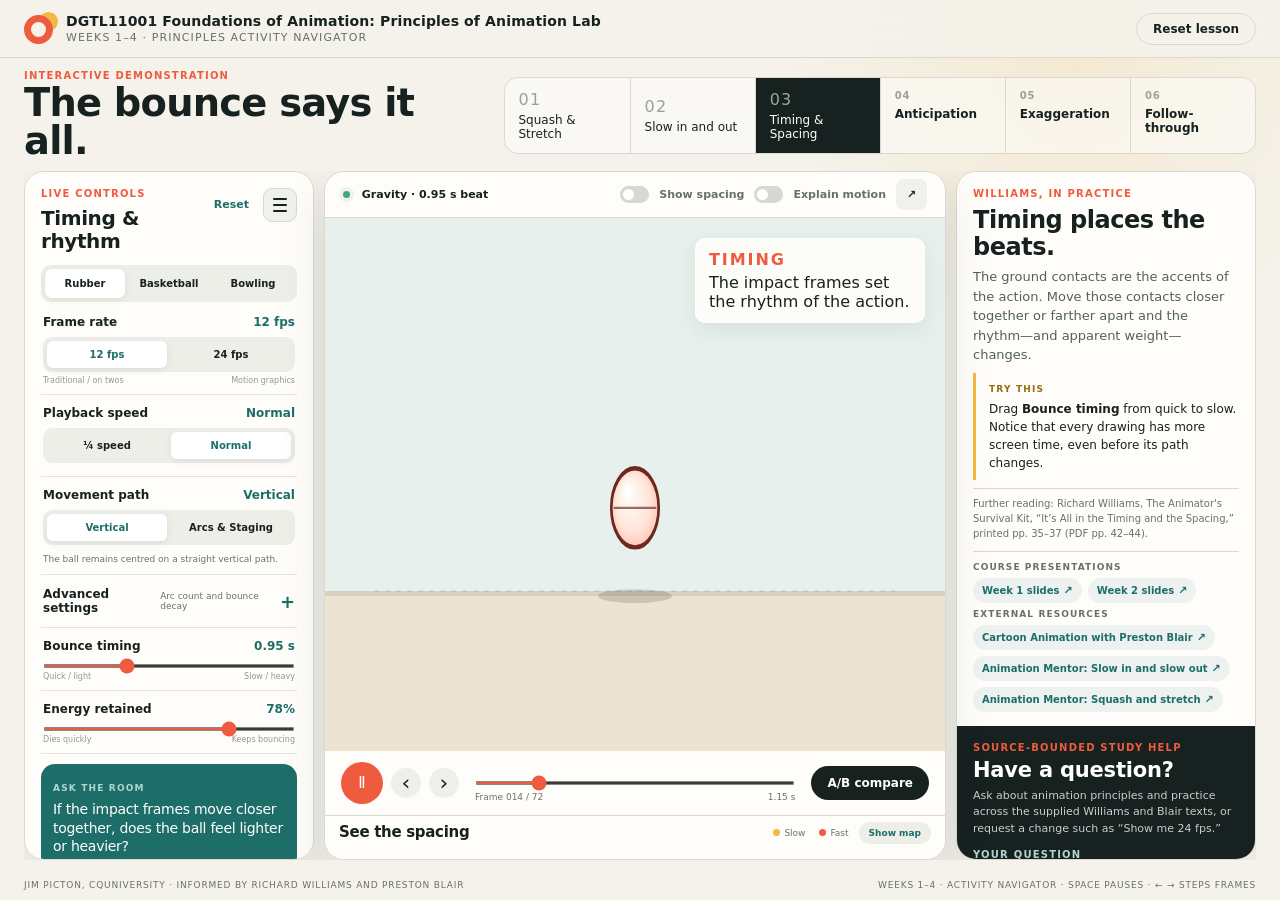
==== commit 5d6e6538: "Update week2 principles of animation" ====
--- a/activities.html
+++ b/activities.html
@@ -189,6 +189,6 @@
 
   <footer><span>Jim Picton, CQUniversity · Informed by Richard Williams and Preston Blair</span><span>Weeks 1–4 · Activity navigator · Space pauses · ← → steps frames</span></footer>
   <script src="study-help.js?v=1.0.0"></script>
-  <script src="app.js?v=2.9.0"></script>
+  <script src="app.js?v=2.9.1"></script>
 </body>
 </html>
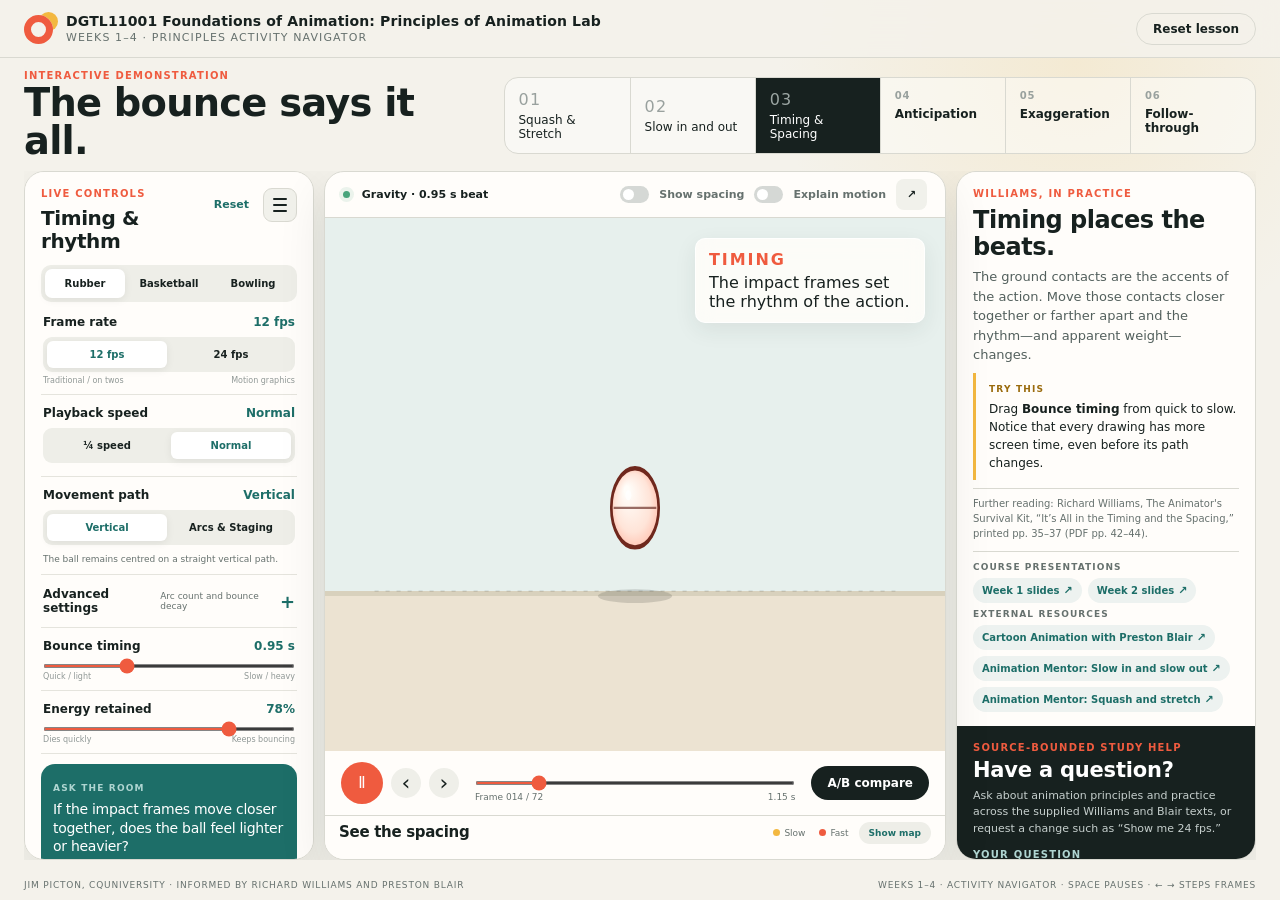
==== commit ba2deadb: "Week 2 updates" ====
--- a/activities.html
+++ b/activities.html
@@ -189,6 +189,6 @@
 
   <footer><span>Jim Picton, CQUniversity · Informed by Richard Williams and Preston Blair</span><span>Weeks 1–4 · Activity navigator · Space pauses · ← → steps frames</span></footer>
   <script src="study-help.js?v=1.0.0"></script>
-  <script src="app.js?v=2.9.1"></script>
+  <script src="app.js?v=2.9.2"></script>
 </body>
 </html>
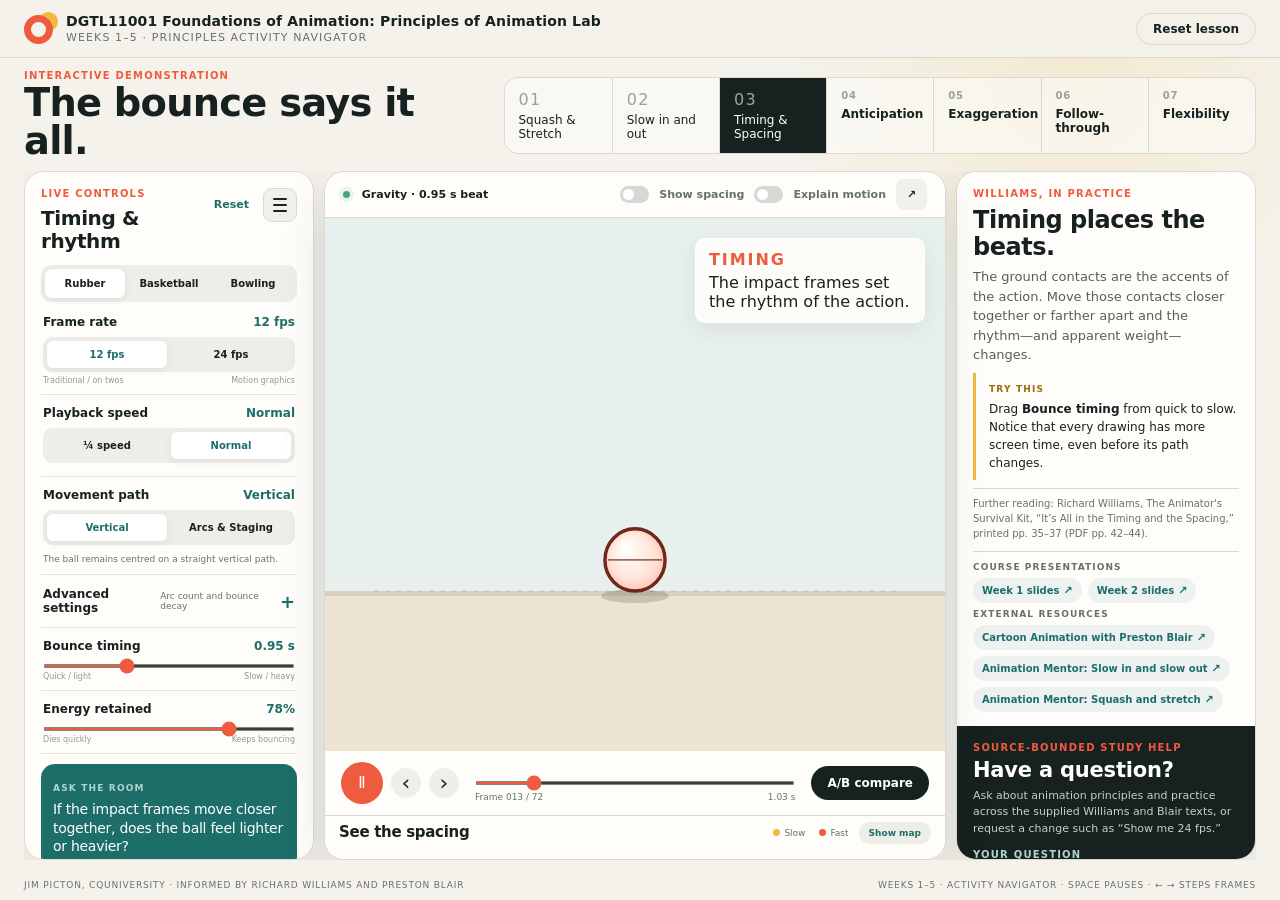
==== commit 7adbd9b3: "Week 5 PoA Activity - Flexibility" ====
--- a/activities.html
+++ b/activities.html
@@ -12,7 +12,7 @@
   <header class="topbar">
     <div class="brand">
       <span class="brand-mark" aria-hidden="true"></span>
-      <div><strong>DGTL11001 Foundations of Animation: Principles of Animation Lab</strong><span>Weeks 1–4 · Principles activity navigator</span></div>
+      <div><strong>DGTL11001 Foundations of Animation: Principles of Animation Lab</strong><span>Weeks 1–5 · Principles activity navigator</span></div>
     </div>
     <button class="button ghost" id="resetAll">Reset lesson</button>
   </header>
@@ -22,13 +22,14 @@
       <p class="eyebrow">Interactive demonstration</p>
       <h1>The bounce says it all.</h1>
       <p class="lede">Change one principle at a time. Watch the motion, pause on a frame, then reveal the spacing that created it.</p>
-      <nav class="principle-tabs activity-tabs" aria-label="Weeks 1 to 4 activities">
+      <nav class="principle-tabs activity-tabs" aria-label="Weeks 1 to 5 activities">
         <button class="tab" data-focus="squash">01 <span>Squash &amp; Stretch</span></button>
         <button class="tab" data-focus="spacing">02 <span>Slow in and out</span></button>
         <button class="tab active" data-focus="timing">03 <span>Timing &amp; Spacing</span></button>
         <a class="activity-link" href="week3.html?focus=anticipation">04 <span>Anticipation</span></a>
         <a class="activity-link" href="week3.html?focus=exaggeration">05 <span>Exaggeration</span></a>
         <a class="activity-link" href="week4.html?focus=follow">06 <span>Follow-through</span></a>
+        <a class="activity-link" href="week5.html?focus=arc">07 <span>Flexibility</span></a>
       </nav>
     </section>
 
@@ -187,7 +188,7 @@
     </div>
   </main>
 
-  <footer><span>Jim Picton, CQUniversity · Informed by Richard Williams and Preston Blair</span><span>Weeks 1–4 · Activity navigator · Space pauses · ← → steps frames</span></footer>
+  <footer><span>Jim Picton, CQUniversity · Informed by Richard Williams and Preston Blair</span><span>Weeks 1–5 · Activity navigator · Space pauses · ← → steps frames</span></footer>
   <script src="study-help.js?v=1.0.0"></script>
   <script src="app.js?v=2.9.2"></script>
 </body>
--- a/activities.css
+++ b/activities.css
@@ -1,4 +1,4 @@
-.activities-page .activity-tabs{display:grid;grid-template-columns:repeat(6,minmax(116px,1fr))}
+.activities-page .activity-tabs{display:grid;grid-template-columns:repeat(7,minmax(104px,1fr))}
 .activities-page .activity-tabs .tab,.activities-page .activity-tabs .activity-link{min-width:0;padding:12px 14px}
 .activity-link{display:block;text-align:left;background:transparent;color:#99a19e;font:700 10px/1.2 Inter,ui-sans-serif,system-ui,-apple-system,"Segoe UI",sans-serif;letter-spacing:.08em;text-decoration:none}
 .activity-tabs>*+*{border-left:1px solid var(--line)}
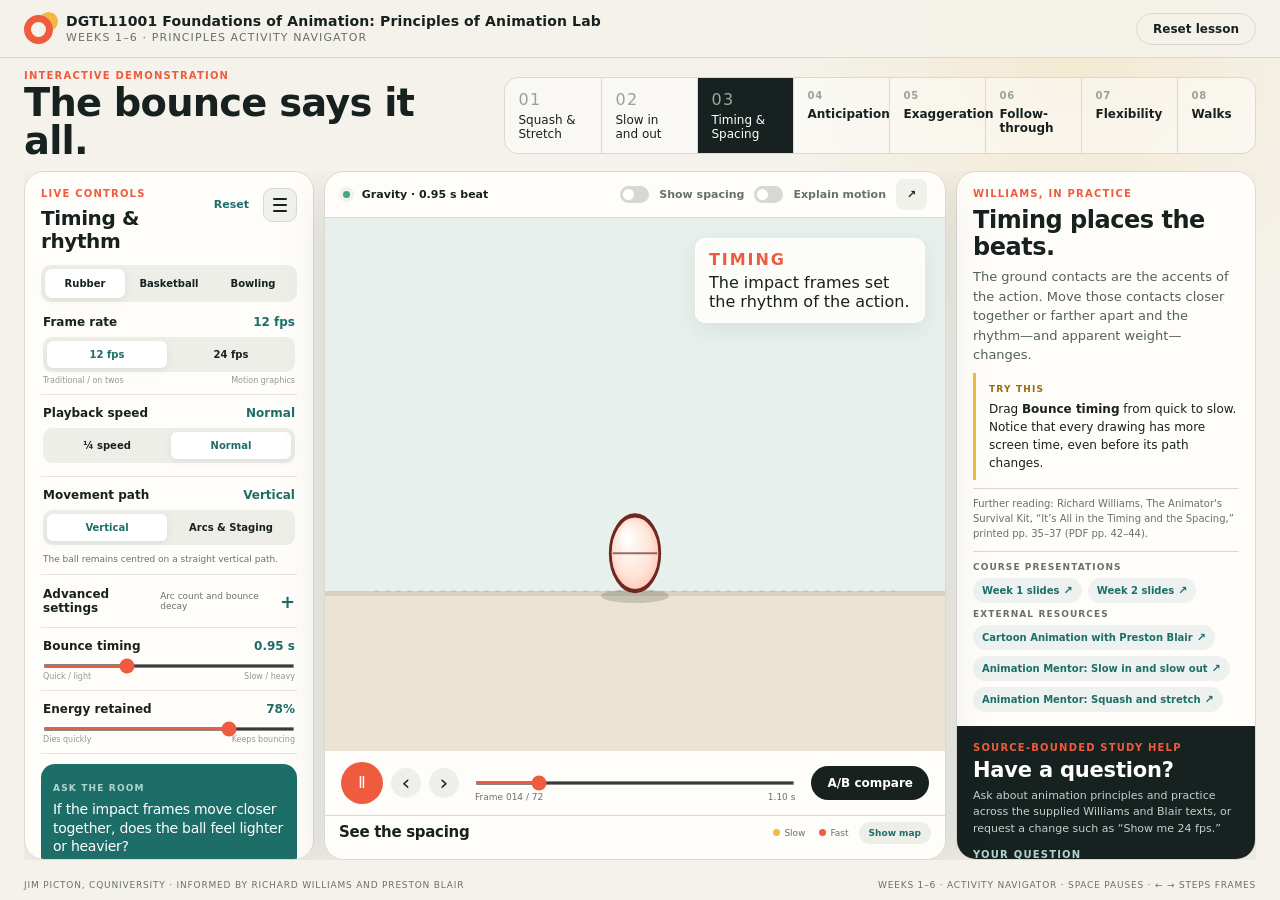
==== commit a8d28f83: "Week 6 Activity" ====
--- a/activities.html
+++ b/activities.html
@@ -12,7 +12,7 @@
   <header class="topbar">
     <div class="brand">
       <span class="brand-mark" aria-hidden="true"></span>
-      <div><strong>DGTL11001 Foundations of Animation: Principles of Animation Lab</strong><span>Weeks 1–5 · Principles activity navigator</span></div>
+      <div><strong>DGTL11001 Foundations of Animation: Principles of Animation Lab</strong><span>Weeks 1–6 · Principles activity navigator</span></div>
     </div>
     <button class="button ghost" id="resetAll">Reset lesson</button>
   </header>
@@ -30,6 +30,7 @@
         <a class="activity-link" href="week3.html?focus=exaggeration">05 <span>Exaggeration</span></a>
         <a class="activity-link" href="week4.html?focus=follow">06 <span>Follow-through</span></a>
         <a class="activity-link" href="week5.html?focus=arc">07 <span>Flexibility</span></a>
+        <a class="activity-link" href="week6.html?focus=contact">08 <span>Walks</span></a>
       </nav>
     </section>
 
@@ -188,7 +189,7 @@
     </div>
   </main>
 
-  <footer><span>Jim Picton, CQUniversity · Informed by Richard Williams and Preston Blair</span><span>Weeks 1–5 · Activity navigator · Space pauses · ← → steps frames</span></footer>
+  <footer><span>Jim Picton, CQUniversity · Informed by Richard Williams and Preston Blair</span><span>Weeks 1–6 · Activity navigator · Space pauses · ← → steps frames</span></footer>
   <script src="study-help.js?v=1.0.0"></script>
   <script src="app.js?v=2.9.2"></script>
 </body>
--- a/activities.css
+++ b/activities.css
@@ -1,4 +1,4 @@
-.activities-page .activity-tabs{display:grid;grid-template-columns:repeat(7,minmax(104px,1fr))}
+.activities-page .activity-tabs{display:grid;grid-template-columns:repeat(8,minmax(96px,1fr))}
 .activities-page .activity-tabs .tab,.activities-page .activity-tabs .activity-link{min-width:0;padding:12px 14px}
 .activity-link{display:block;text-align:left;background:transparent;color:#99a19e;font:700 10px/1.2 Inter,ui-sans-serif,system-ui,-apple-system,"Segoe UI",sans-serif;letter-spacing:.08em;text-decoration:none}
 .activity-tabs>*+*{border-left:1px solid var(--line)}
